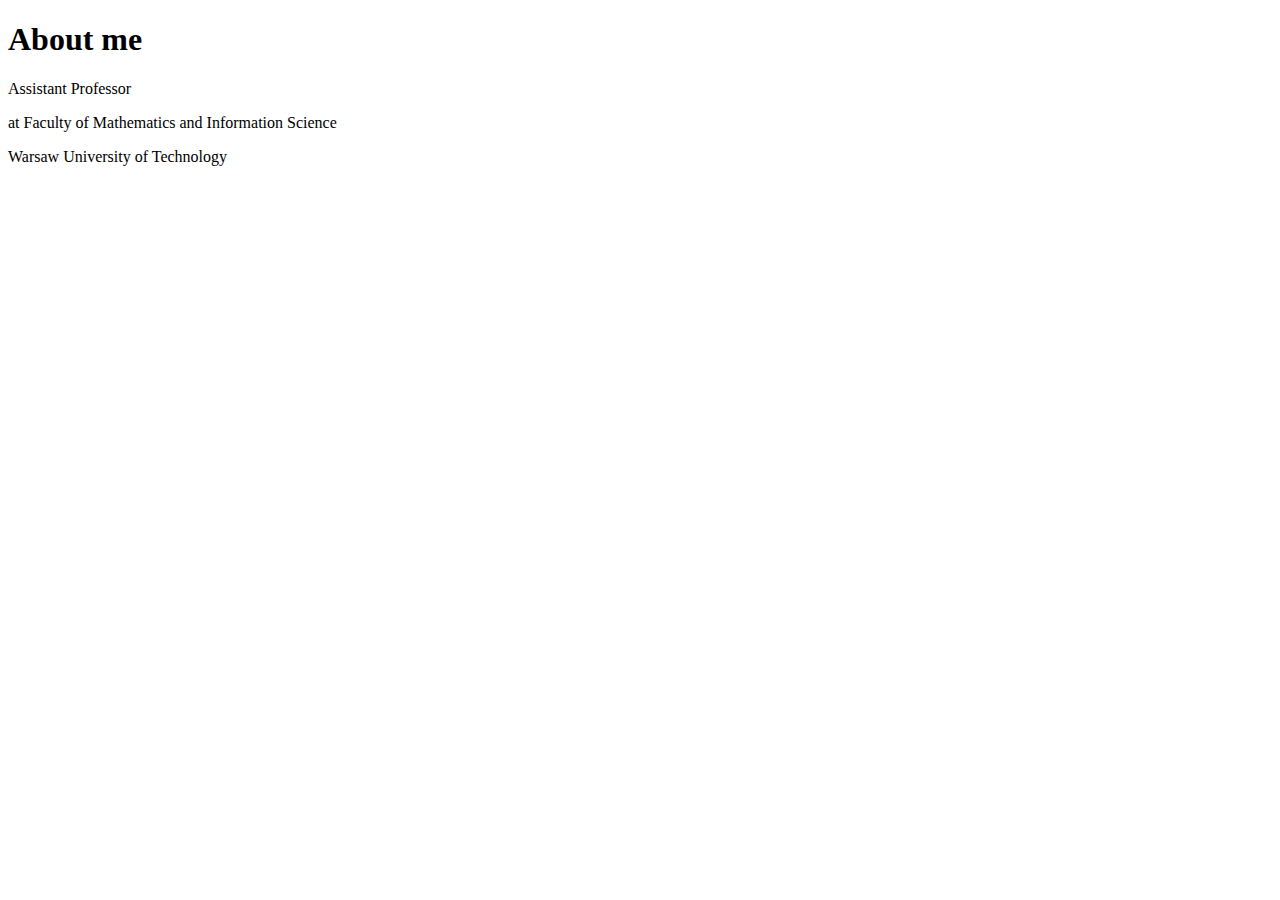
==== index.html @ cecd6356 "Update and rename README.md to index.html" ====
<!DOCTYPE html>
<html>
  <head>
    <meta charset="utf-8">
    <title> Anna Cena, Ph.D.</title>
  </head>
  <body>
    <h1>About me</h1>
    <p>Assistant Professor</p>
    <p>at Faculty of Mathematics and Information Science</p>
    <p>Warsaw University of Technology</p>
  </body>
</html>
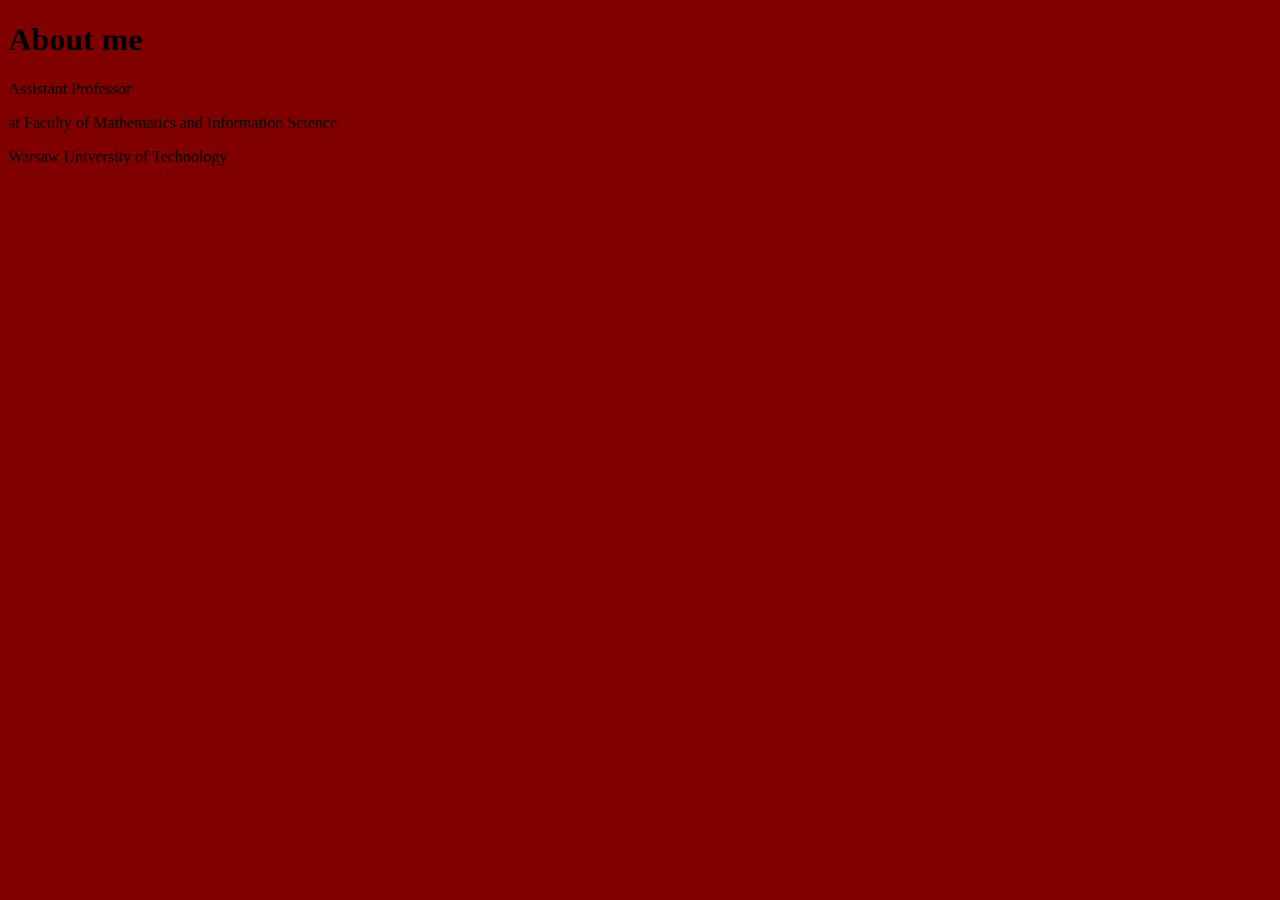
==== commit b552a1e4: "Update index.html" ====
--- a/index.html
+++ b/index.html
@@ -4,8 +4,8 @@
     <meta charset="utf-8">
     <title> Anna Cena, Ph.D.</title>
   </head>
-  <body>
-    <h1>About me</h1>
+  <body bgcolor="#800000">
+    <h1>About me</h1> 
     <p>Assistant Professor</p>
     <p>at Faculty of Mathematics and Information Science</p>
     <p>Warsaw University of Technology</p>
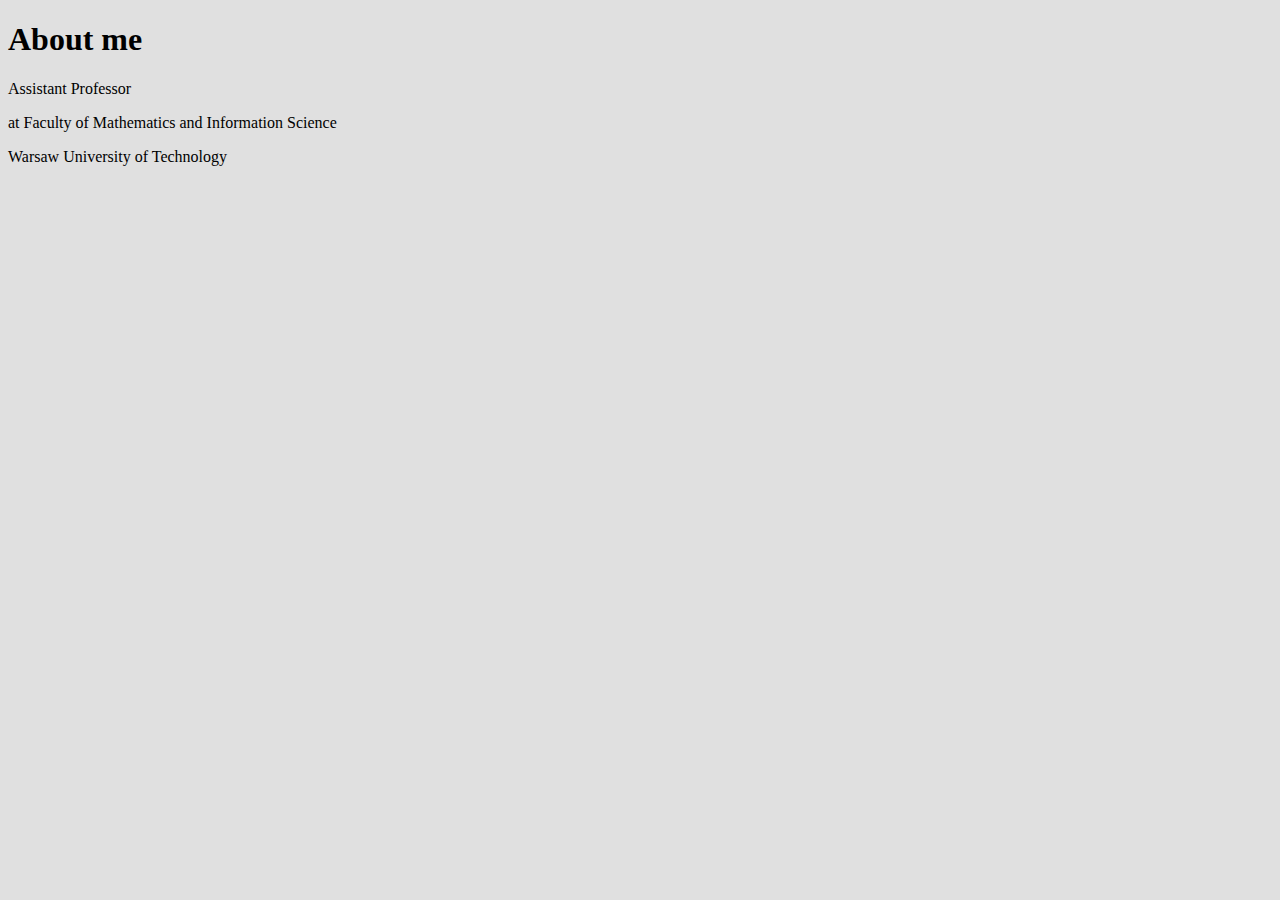
==== commit 2b91641e: "Update index.html" ====
--- a/index.html
+++ b/index.html
@@ -4,7 +4,7 @@
     <meta charset="utf-8">
     <title> Anna Cena, Ph.D.</title>
   </head>
-  <body bgcolor="#800000">
+  <body bgcolor="#E0E0E0">
     <h1>About me</h1> 
     <p>Assistant Professor</p>
     <p>at Faculty of Mathematics and Information Science</p>
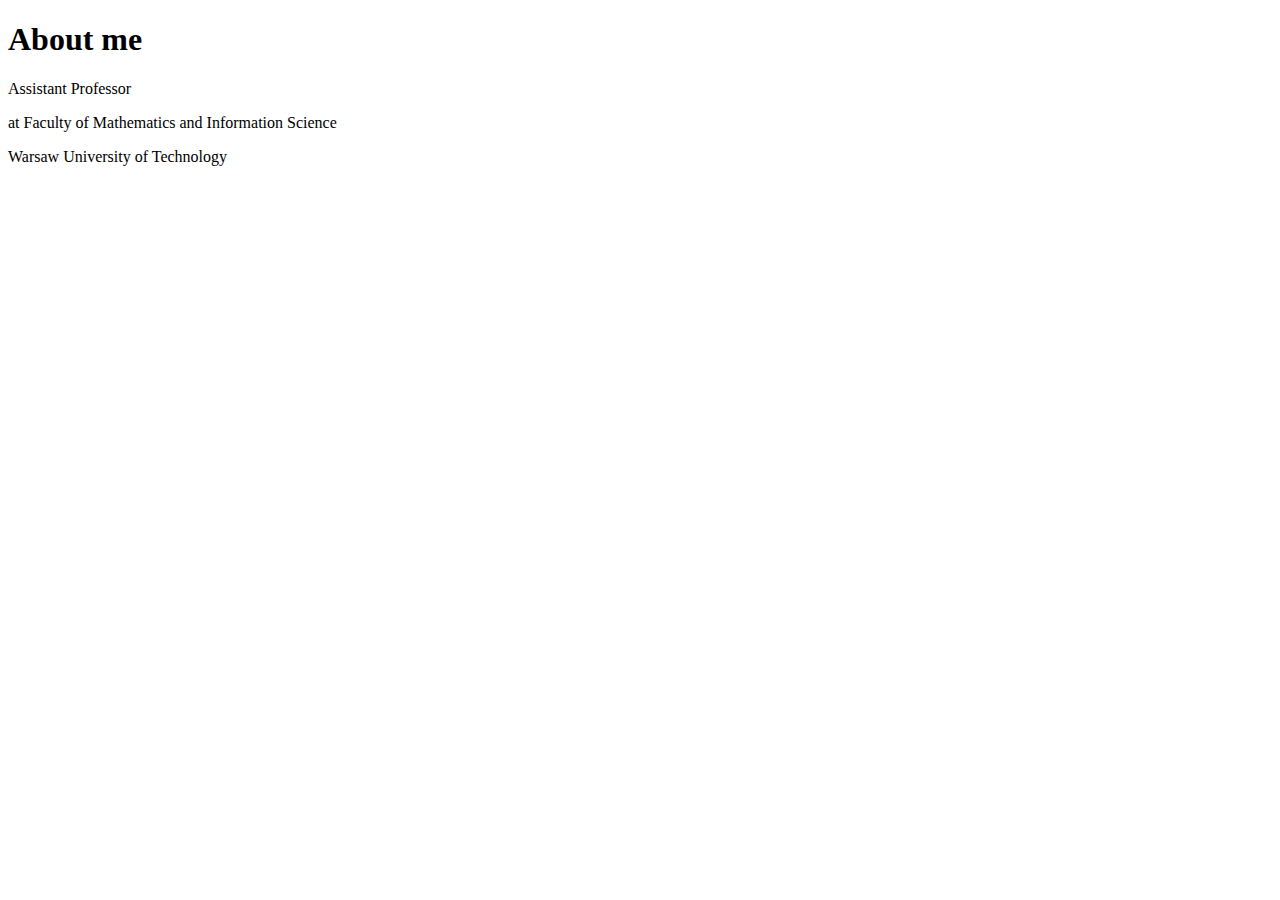
==== commit fcc8e624: "Update index.html" ====
--- a/index.html
+++ b/index.html
@@ -1,10 +1,11 @@
 <!DOCTYPE html>
 <html>
   <head>
+    <link rel="stylesheet" href="styles.css">
     <meta charset="utf-8">
     <title> Anna Cena, Ph.D.</title>
   </head>
-  <body bgcolor="#E0E0E0">
+  <body>
     <h1>About me</h1> 
     <p>Assistant Professor</p>
     <p>at Faculty of Mathematics and Information Science</p>
--- a/styles.css
+++ b/styles.css
@@ -0,0 +1,3 @@
+body {
+  background-color: "#E0E0E0";
+}
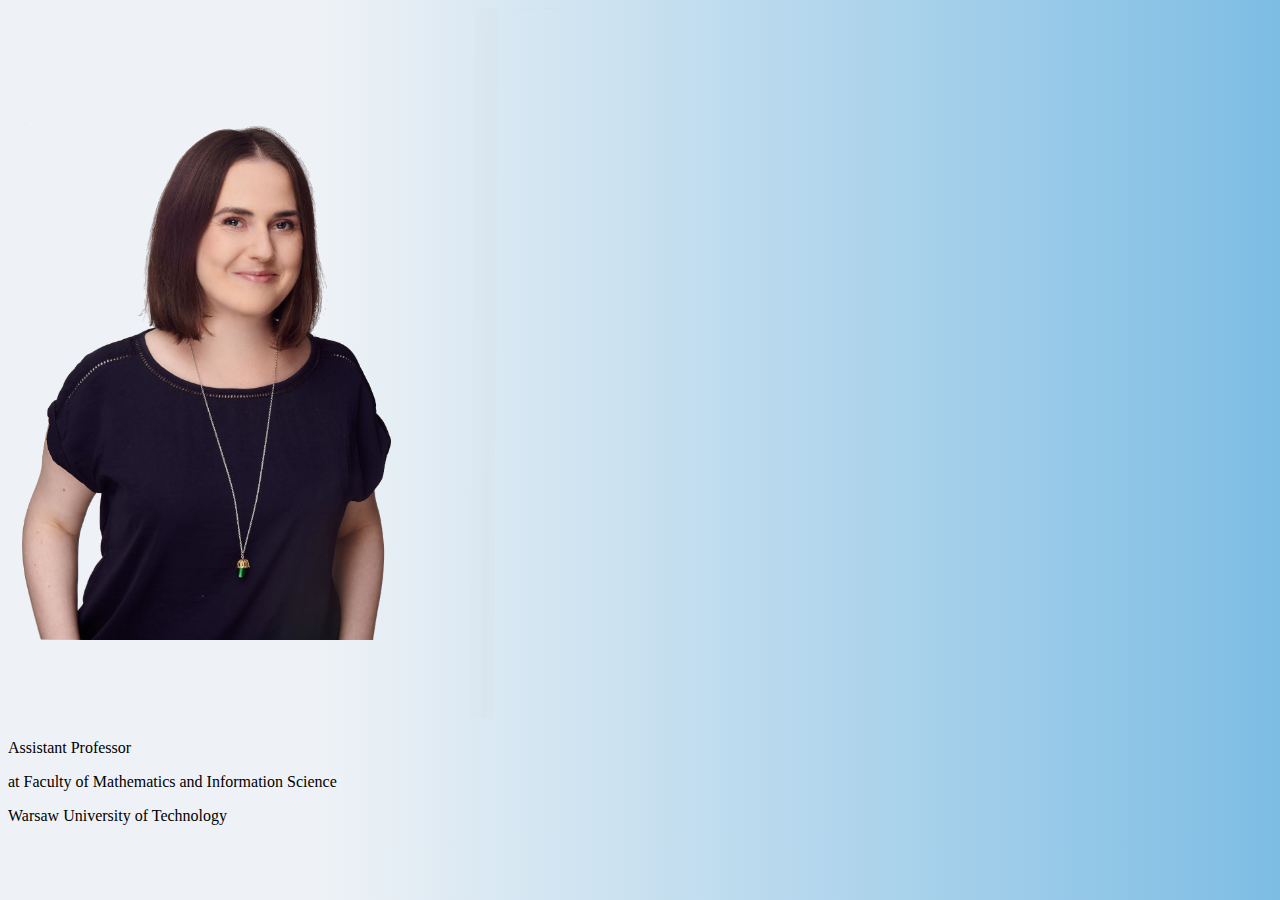
==== commit da5b4589: "adding profile picture" ====
--- a/index.html
+++ b/index.html
@@ -6,7 +6,7 @@
     <title> Anna Cena, Ph.D.</title>
   </head>
   <body>
-    <h1>About me</h1> 
+    <img src="2022-09-Anna-Cena.png">
     <p>Assistant Professor</p>
     <p>at Faculty of Mathematics and Information Science</p>
     <p>Warsaw University of Technology</p>
--- a/styles.css
+++ b/styles.css
@@ -1,3 +1,10 @@
 body {
-  background-color: "#E0E0E0";
+  background: rgb(238,242,246);
+  background: linear-gradient(90deg, rgba(238,242,246,1) 25%, rgba(125,189,228,1) 100%); 
 }
+p {
+  font-family: "Times New Roman", Georgia, serif;
+}
+img {
+  width: 100%;
+}
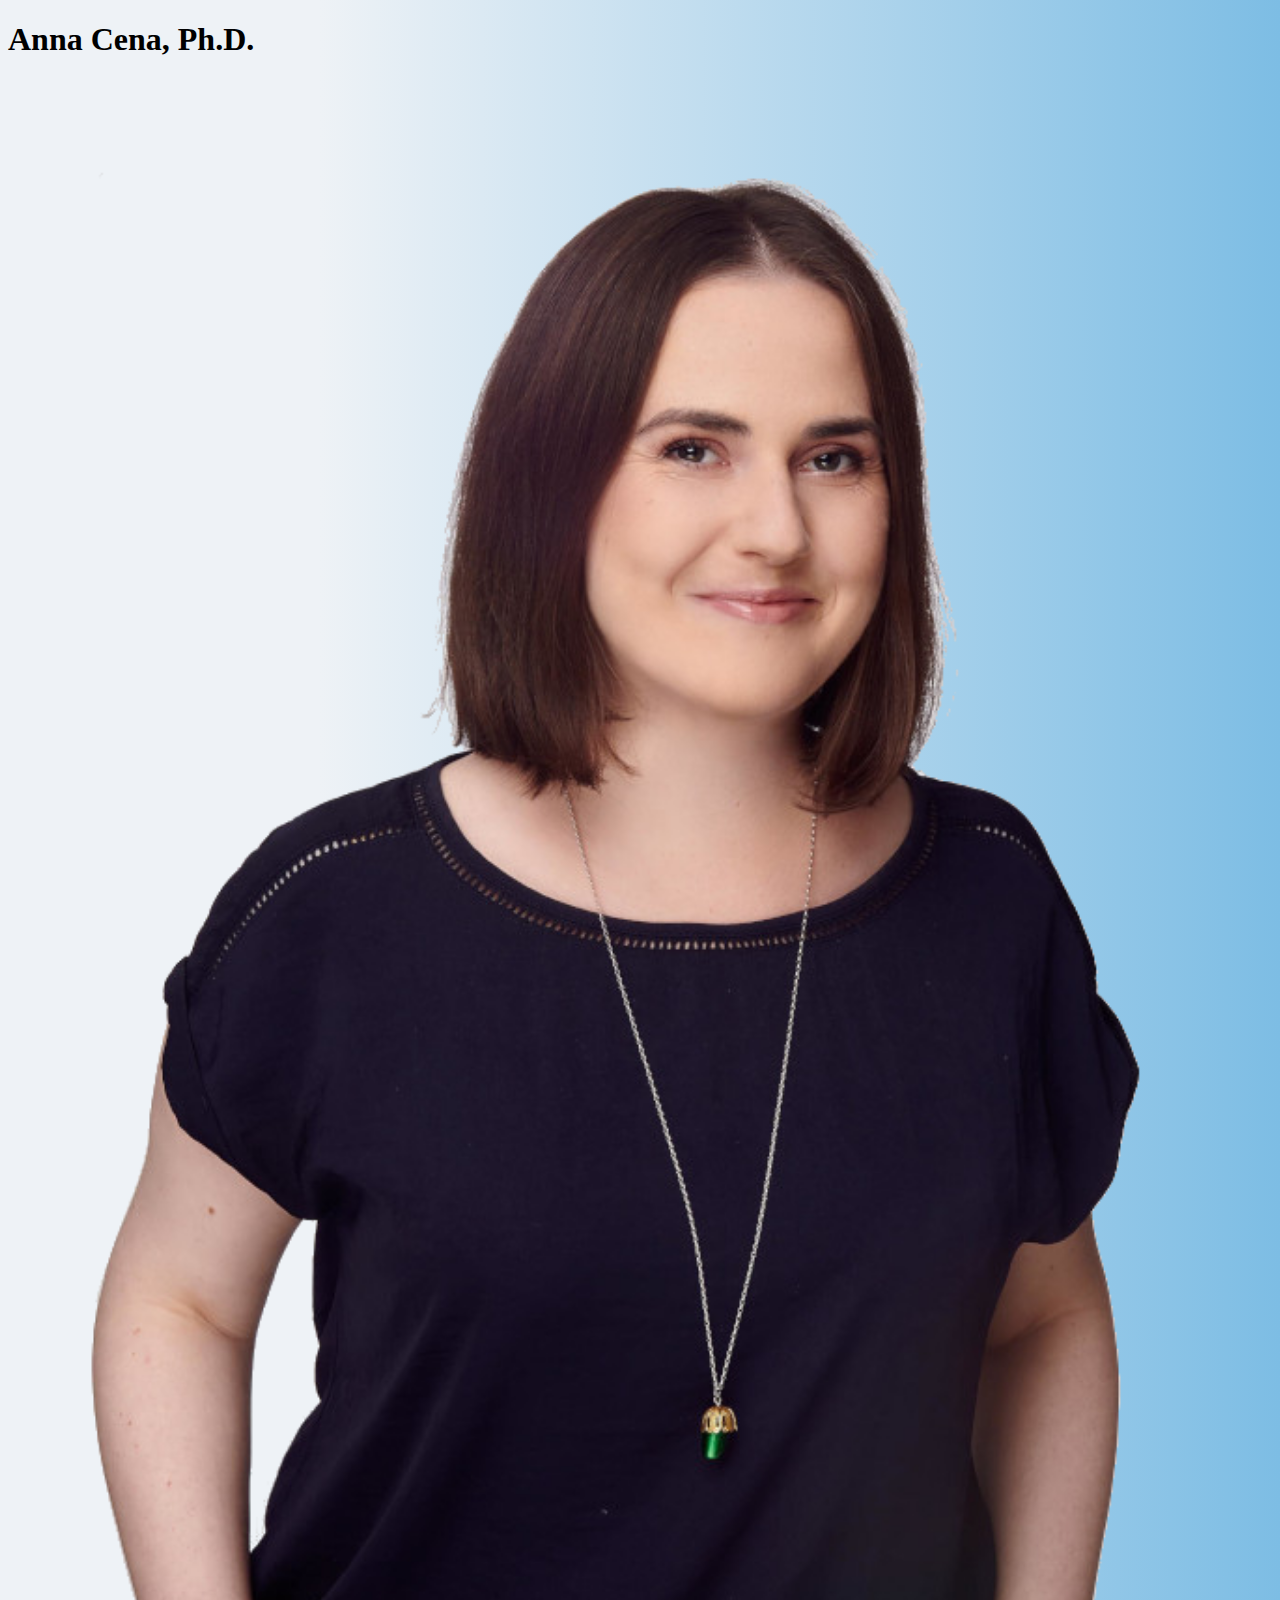
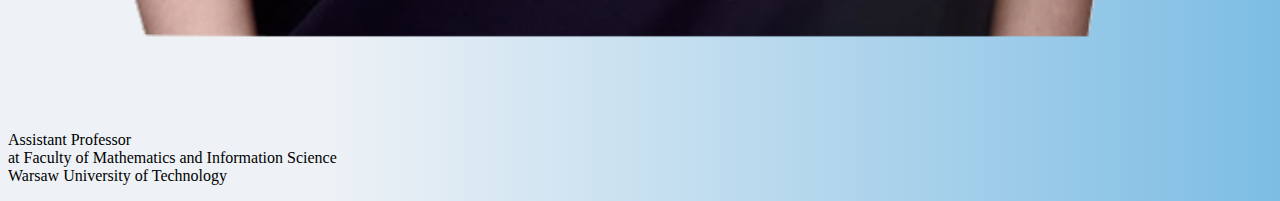
==== commit 810e40c6: "profile picture placement" ====
--- a/index.html
+++ b/index.html
@@ -6,9 +6,12 @@
     <title> Anna Cena, Ph.D.</title>
   </head>
   <body>
-    <img src="2022-09-Anna-Cena.png">
-    <p>Assistant Professor</p>
-    <p>at Faculty of Mathematics and Information Science</p>
-    <p>Warsaw University of Technology</p>
+    <h1> Anna Cena, Ph.D.</h1>
+    <img src="2022-09-Anna-Cena.png" align="left" hspace="50" vspace="50" >
+    <p>Assistant Professor
+    <br>at Faculty of Mathematics and Information Science
+    <br>Warsaw University of Technology
+    <br clear="left" />
+    </p>
   </body>
 </html>
